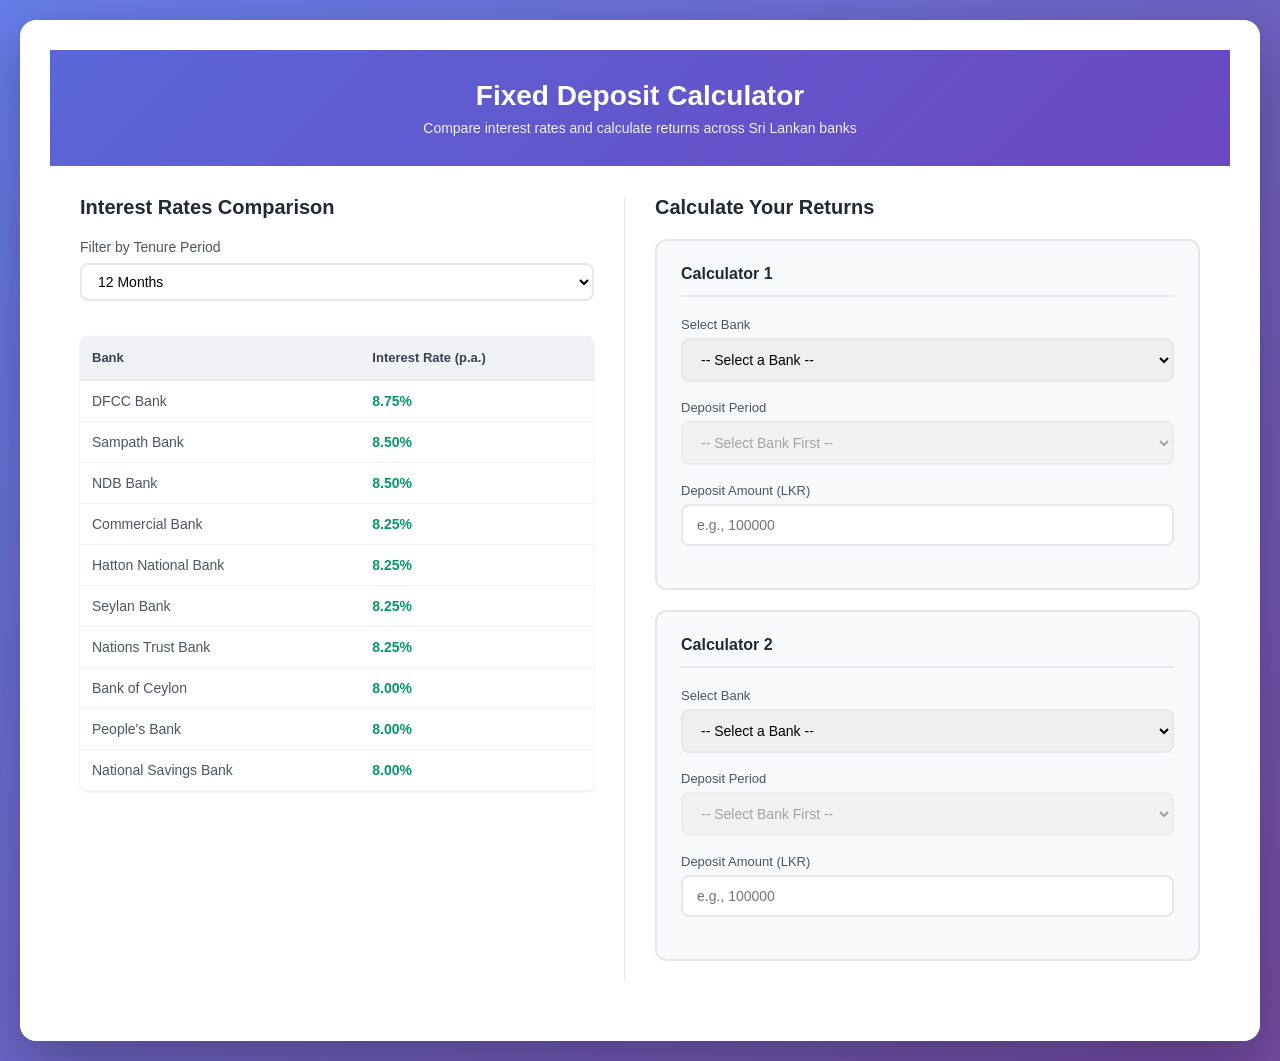
==== fd.html @ c4134f17 "Initial commit" ====
<!DOCTYPE html>
<html lang="en">
<head>
    <meta charset="UTF-8">
    <meta name="viewport" content="width=device-width, initial-scale=1.0">
    <title>FD Calculator</title>
    <link rel = "stylesheet" href = "style.css" />
    <link rel = "stylesheet" href = "fd.css" />

</head>
<body>
<div class="container">
        <div class="header">
            <h1>Fixed Deposit Calculator</h1>
            <p>Compare interest rates and calculate returns across Sri Lankan banks</p>
        </div>

        <div class="content">
            <!-- Left Section: Rates Table -->
            <div class="left-section">
                <div class="section-title">
                    Interest Rates Comparison
                </div>

                <div class="filter-group">
                    <label for="tenureFilter">Filter by Tenure Period</label>
                    <select id="tenureFilter">
                        <option value="12">12 Months</option>
                        <option value="6">6 Months</option>
                        <option value="24">24 Months</option>
                        <option value="36">36 Months</option>
                        <option value="48">48 Months</option>
                        <option value="60">60 Months</option>
                    </select>
                </div>

                <table class="rates-table" id="ratesTable">
                    <thead>
                        <tr>
                            <th>Bank</th>
                            <th>Interest Rate (p.a.)</th>
                        </tr>
                    </thead>
                    <tbody id="tableBody">
                        <!-- Populated by JavaScript -->
                    </tbody>
                </table>
            </div>

            <!-- Right Section: Calculators -->
            <div class="right-section">
                <div class="section-title">
                    Calculate Your Returns
                </div>

                <!-- Calculator 1 -->
                <div class="calculator-card">
                    <div class="card-header">Calculator 1</div>
                    
                    <div class="form-group">
                        <label for="bank1">Select Bank</label>
                        <select id="bank1">
                            <option value="">-- Select a Bank --</option>
                        </select>
                    </div>

                    <div class="form-group">
                        <label for="tenure1">Deposit Period</label>
                        <select id="tenure1" disabled>
                            <option value="">-- Select Bank First --</option>
                        </select>
                    </div>

                    <div class="form-group">
                        <label for="amount1">Deposit Amount (LKR)</label>
                        <input type="number" id="amount1" placeholder="e.g., 100000" min="0" step="1000">
                    </div>

                    <div id="results1" style="display: none;">
                        <div class="result-box">
                            <div class="result-label">Maturity Amount</div>
                            <div class="result-value" id="maturity1">LKR 0</div>
                            
                            <div class="result-details">
                                <div class="detail-item">
                                    <div class="result-label">Interest Rate</div>
                                    <div class="detail-value" id="rate1">0%</div>
                                </div>
                                <div class="detail-item">
                                    <div class="result-label">Interest Earned</div>
                                    <div class="detail-value" id="interest1">LKR 0</div>
                                </div>
                            </div>
                        </div>
                    </div>
                </div>

                <!-- Calculator 2 -->
                <div class="calculator-card">
                    <div class="card-header">Calculator 2</div>
                    
                    <div class="form-group">
                        <label for="bank2">Select Bank</label>
                        <select id="bank2">
                            <option value="">-- Select a Bank --</option>
                        </select>
                    </div>

                    <div class="form-group">
                        <label for="tenure2">Deposit Period</label>
                        <select id="tenure2" disabled>
                            <option value="">-- Select Bank First --</option>
                        </select>
                    </div>

                    <div class="form-group">
                        <label for="amount2">Deposit Amount (LKR)</label>
                        <input type="number" id="amount2" placeholder="e.g., 100000" min="0" step="1000">
                    </div>

                    <div id="results2" style="display: none;">
                        <div class="result-box">
                            <div class="result-label">Maturity Amount</div>
                            <div class="result-value" id="maturity2">LKR 0</div>
                            
                            <div class="result-details">
                                <div class="detail-item">
                                    <div class="result-label">Interest Rate</div>
                                    <div class="detail-value" id="rate2">0%</div>
                                </div>
                                <div class="detail-item">
                                    <div class="result-label">Interest Earned</div>
                                    <div class="detail-value" id="interest2">LKR 0</div>
                                </div>
                            </div>
                        </div>
                    </div>
                </div>
            </div>
        </div>
    </div>
    
    <script src = "js/fd.js"> </script>
</body>
</html>
---- style.css ----
:root{
  --bg-colour: floralwhite;
  --bg-colour2: #ffffff;
  --txtbg-color: #777;
  --text-color: black;
  --text-color2:#555;
  --text-color3: white;
  --tableh-color: #f0f2f5;
  --accent-color: #0052cc;
  --sectionbg: #f9f9f9;
}

body {
  font-family: Arial, sans-serif;
  background-color: var(--bg-colour);
  margin: 0;
  padding: 0;
}

.container {
  max-width: 1100px;
  margin: 40px auto;
  background: var(--bg-colour2);
  padding: 30px;
  border-radius: 8px;
}

h1 {
  margin-bottom: 5px;
}

.subtitle {
  color: var(--text-color2);
  margin-bottom: 20px;
}

table {
  width: 100%;
  border-collapse: collapse;
}

th, td {
  padding: 12px;
  text-align: left;
  border-bottom: 1px solid #ddd;
}

th {
  background-color: var(--tableh-color);
  font-weight: 600;
}

tr:hover {
  background-color: #f9fafb;
}

input[type="checkbox"] {
  transform: scale(1.2);
  cursor: pointer;
}

.note {
  margin-top: 15px;
  font-size: 0.9em;
  color: var(--txtbg-color);
}

.calculator {
  margin: 20px 0;
  display: flex;
  gap: 15px;
  align-items: center;
}

.calculator input {
  padding: 8px;
  width: 200px;
}

.calculator button {
  padding: 10px 18px;
  background-color: var(--accent-color);
  color: var(--text-color3);
  border: none;
  cursor: pointer;
  border-radius: 4px;
}

.calculator button:hover {
  background-color: var(--accent-color);
}

#comparisonTable {
  margin-top: 20px;
  width: 100%;
}

.best-option {
  background-color: #e6f4ea;
  font-weight: bold;
}

#tenureFilter {
  padding: 8px 12px;
  margin-bottom: 15px;
  font-size: 14px;
}

#loanTable,
#loanComparisonTable {
  margin-top: 20px;
  width: 100%;
}

.product-toggle {
  margin: 20px 0;
  display: flex;
  gap: 25px;
  font-weight: 500;
}

.explanation-box {
  margin-top: 16px;
  padding: 14px;
  border-left: 4px solid #1e88e5;
  background: var(--sectionbg);
  font-size: 0.95rem;
}

.explanation-box ul {
  margin: 8px 0 0 16px;
}

/* Documents section */

.documents-section {
  padding: 60px 20px;
  text-align: center;
}

.documents-section h2 {
  font-size: 2.2rem;
  margin-bottom: 10px;
  color: var(--accent-color);
}

.documents-subtext {
  font-size: 1rem;
  color: #555;
  margin-bottom: 40px;
}

.documents-grid {
  display: grid;
  grid-template-columns: repeat(auto-fit, minmax(240px, 1fr));
  gap: 30px;
  max-width: 1000px;
  margin: auto;
}

.documents-card {
  background: #f7f7f7;
  border-radius: 12px;
  box-shadow: 0 5px 10px rgba(0,0,0,0.05);
  transition: transform 0.3s ease;
}

.documents-card:hover {
  transform: translateY(-5px);
}

.documents-card img {
  width: 100%;
  height: 160px;
  object-fit: cover;
  border-radius: 8px;
  margin-bottom: 15px;
}

.documents-card h3 {
  margin: 10px 0;
  font-size: 1.1rem;
  color: var(--accent-color);
}

.documents-card p {
  font-size: 0.95rem;
  color: #444;
}
---- fd.css ----
* {
            margin: 0;
            padding: 0;
            box-sizing: border-box;
        }

        body {
            font-family: 'Segoe UI', Tahoma, Geneva, Verdana, sans-serif;
            background: linear-gradient(135deg, #667eea 0%, #764ba2 100%);
            padding: 20px;
            min-height: 100vh;
        }

        .container {
            max-width: 1400px;
            margin: 0 auto;
            background: white;
            border-radius: 16px;
            box-shadow: 0 20px 60px rgba(0,0,0,0.3);
            overflow: hidden;
        }

        .header {
            background: linear-gradient(135deg, #5a67d8 0%, #6b46c1 100%);
            color: white;
            padding: 30px;
            text-align: center;
        }

        .header h1 {
            font-size: 28px;
            margin-bottom: 8px;
        }

        .header p {
            font-size: 14px;
            opacity: 0.9;
        }

        .content {
            display: grid;
            grid-template-columns: 1fr 1fr;
            gap: 30px;
            padding: 30px;
        }

        .left-section {
            border-right: 1px solid #e5e7eb;
            padding-right: 30px;
        }

        .section-title {
            font-size: 20px;
            font-weight: 600;
            color: #1f2937;
            margin-bottom: 20px;
            display: flex;
            align-items: center;
            justify-content: space-between;
        }

        .filter-group {
            margin-bottom: 20px;
        }

        .filter-group label {
            display: block;
            font-size: 14px;
            font-weight: 500;
            color: #4b5563;
            margin-bottom: 8px;
        }

        .filter-group select {
            width: 100%;
            padding: 10px 14px;
            border: 2px solid #e5e7eb;
            border-radius: 8px;
            font-size: 14px;
            background: white;
            cursor: pointer;
            transition: all 0.3s;
        }

        .filter-group select:focus {
            outline: none;
            border-color: #5a67d8;
        }

        .rates-table {
            width: 100%;
            border-collapse: collapse;
            margin-top: 15px;
            background: white;
            border-radius: 8px;
            overflow: hidden;
            box-shadow: 0 1px 3px rgba(0,0,0,0.1);
        }

        .rates-table thead {
            background: #f9fafb;
        }

        .rates-table th {
            padding: 14px 12px;
            text-align: left;
            font-size: 13px;
            font-weight: 600;
            color: #374151;
            border-bottom: 2px solid #e5e7eb;
        }

        .rates-table td {
            padding: 12px;
            font-size: 14px;
            color: #4b5563;
            border-bottom: 1px solid #f3f4f6;
        }

        .rates-table tbody tr:hover {
            background: #f9fafb;
        }

        .rate-highlight {
            font-weight: 600;
            color: #059669;
        }

        .calculator-card {
            background: #f9fafb;
            border-radius: 12px;
            padding: 24px;
            margin-bottom: 20px;
            border: 2px solid #e5e7eb;
            transition: all 0.3s;
        }

        .calculator-card:hover {
            border-color: #5a67d8;
            box-shadow: 0 4px 12px rgba(90, 103, 216, 0.15);
        }

        .card-header {
            font-size: 16px;
            font-weight: 600;
            color: #1f2937;
            margin-bottom: 20px;
            padding-bottom: 12px;
            border-bottom: 2px solid #e5e7eb;
        }

        .form-group {
            margin-bottom: 18px;
        }

        .form-group label {
            display: block;
            font-size: 13px;
            font-weight: 500;
            color: #4b5563;
            margin-bottom: 6px;
        }

        .form-group select,
        .form-group input {
            width: 100%;
            padding: 11px 14px;
            border: 2px solid #e5e7eb;
            border-radius: 8px;
            font-size: 14px;
            transition: all 0.3s;
        }

        .form-group select:focus,
        .form-group input:focus {
            outline: none;
            border-color: #5a67d8;
        }

        .form-group input[type="number"] {
            font-weight: 500;
        }

        .result-box {
            background: linear-gradient(135deg, #5a67d8 0%, #6b46c1 100%);
            color: white;
            padding: 20px;
            border-radius: 10px;
            margin-top: 20px;
        }

        .result-label {
            font-size: 13px;
            opacity: 0.9;
            margin-bottom: 6px;
        }

        .result-value {
            font-size: 26px;
            font-weight: 700;
            margin-bottom: 12px;
        }

        .result-details {
            display: grid;
            grid-template-columns: 1fr 1fr;
            gap: 12px;
            margin-top: 15px;
            padding-top: 15px;
            border-top: 1px solid rgba(255,255,255,0.2);
        }

        .detail-item {
            font-size: 13px;
        }

        .detail-value {
            font-weight: 600;
            font-size: 15px;
        }

        .no-data {
            text-align: center;
            padding: 40px 20px;
            color: #9ca3af;
            font-size: 14px;
        }

        @media (max-width: 968px) {
            .content {
                grid-template-columns: 1fr;
            }

            .left-section {
                border-right: none;
                border-bottom: 1px solid #e5e7eb;
                padding-right: 0;
                padding-bottom: 30px;
            }
        }
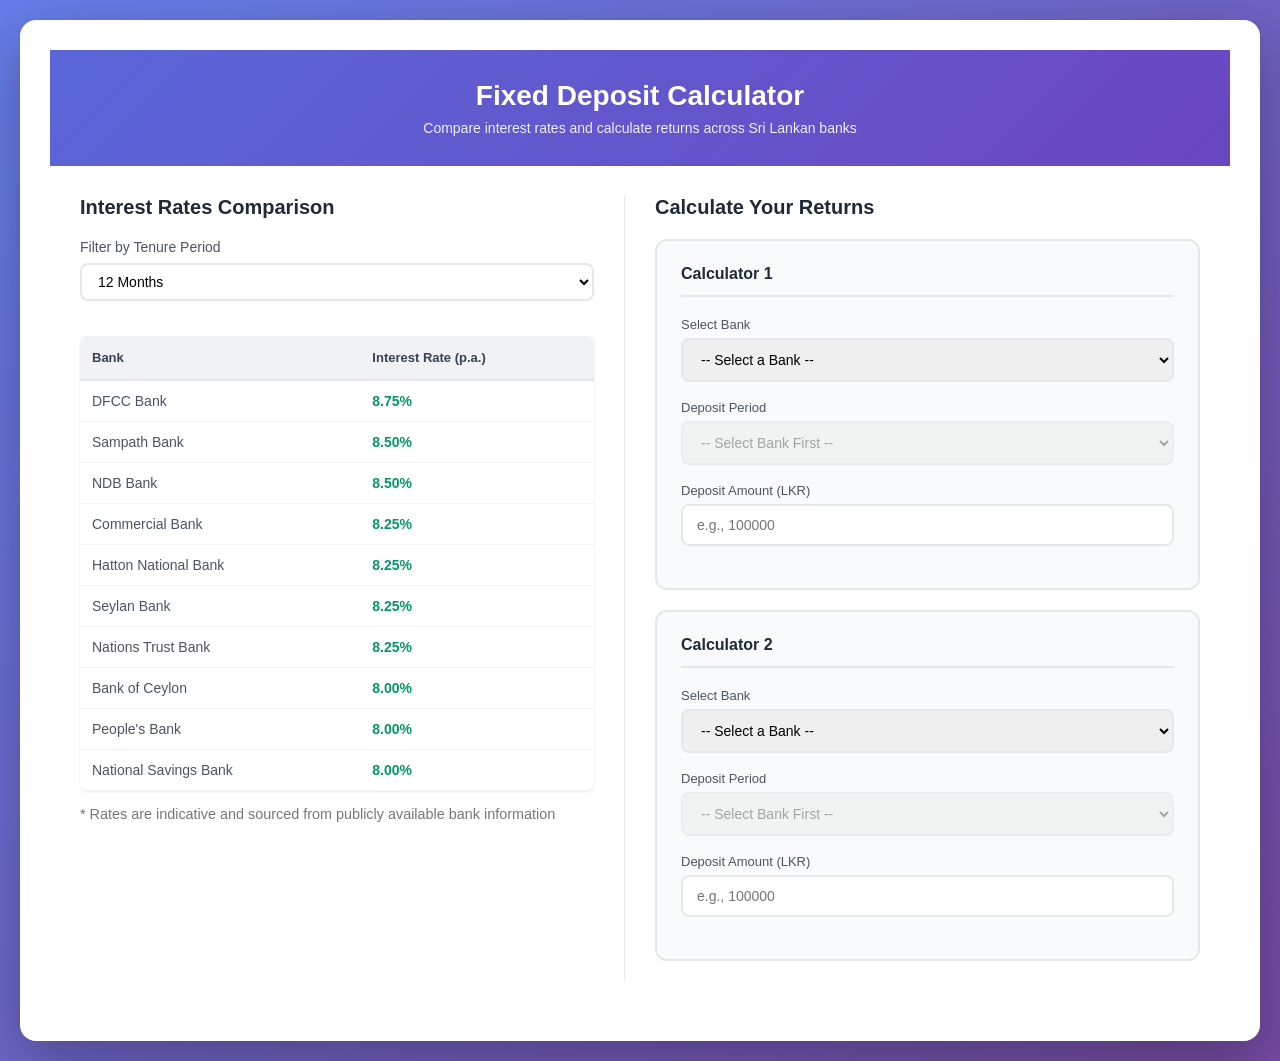
==== commit 5864e95c: "Initial commit" ====
--- a/fd.html
+++ b/fd.html
@@ -45,6 +45,7 @@
                         <!-- Populated by JavaScript -->
                     </tbody>
                 </table>
+                <p class = note> * Rates are indicative and sourced from publicly available bank information  </p>
             </div>
 
             <!-- Right Section: Calculators -->
--- a/fd.css
+++ b/fd.css
@@ -226,6 +226,12 @@
             font-size: 14px;
         }
 
+        .note {
+  margin-top: 15px;
+  font-size: 0.9em;
+  color: var(--txtbg-color);
+}
+
         @media (max-width: 968px) {
             .content {
                 grid-template-columns: 1fr;
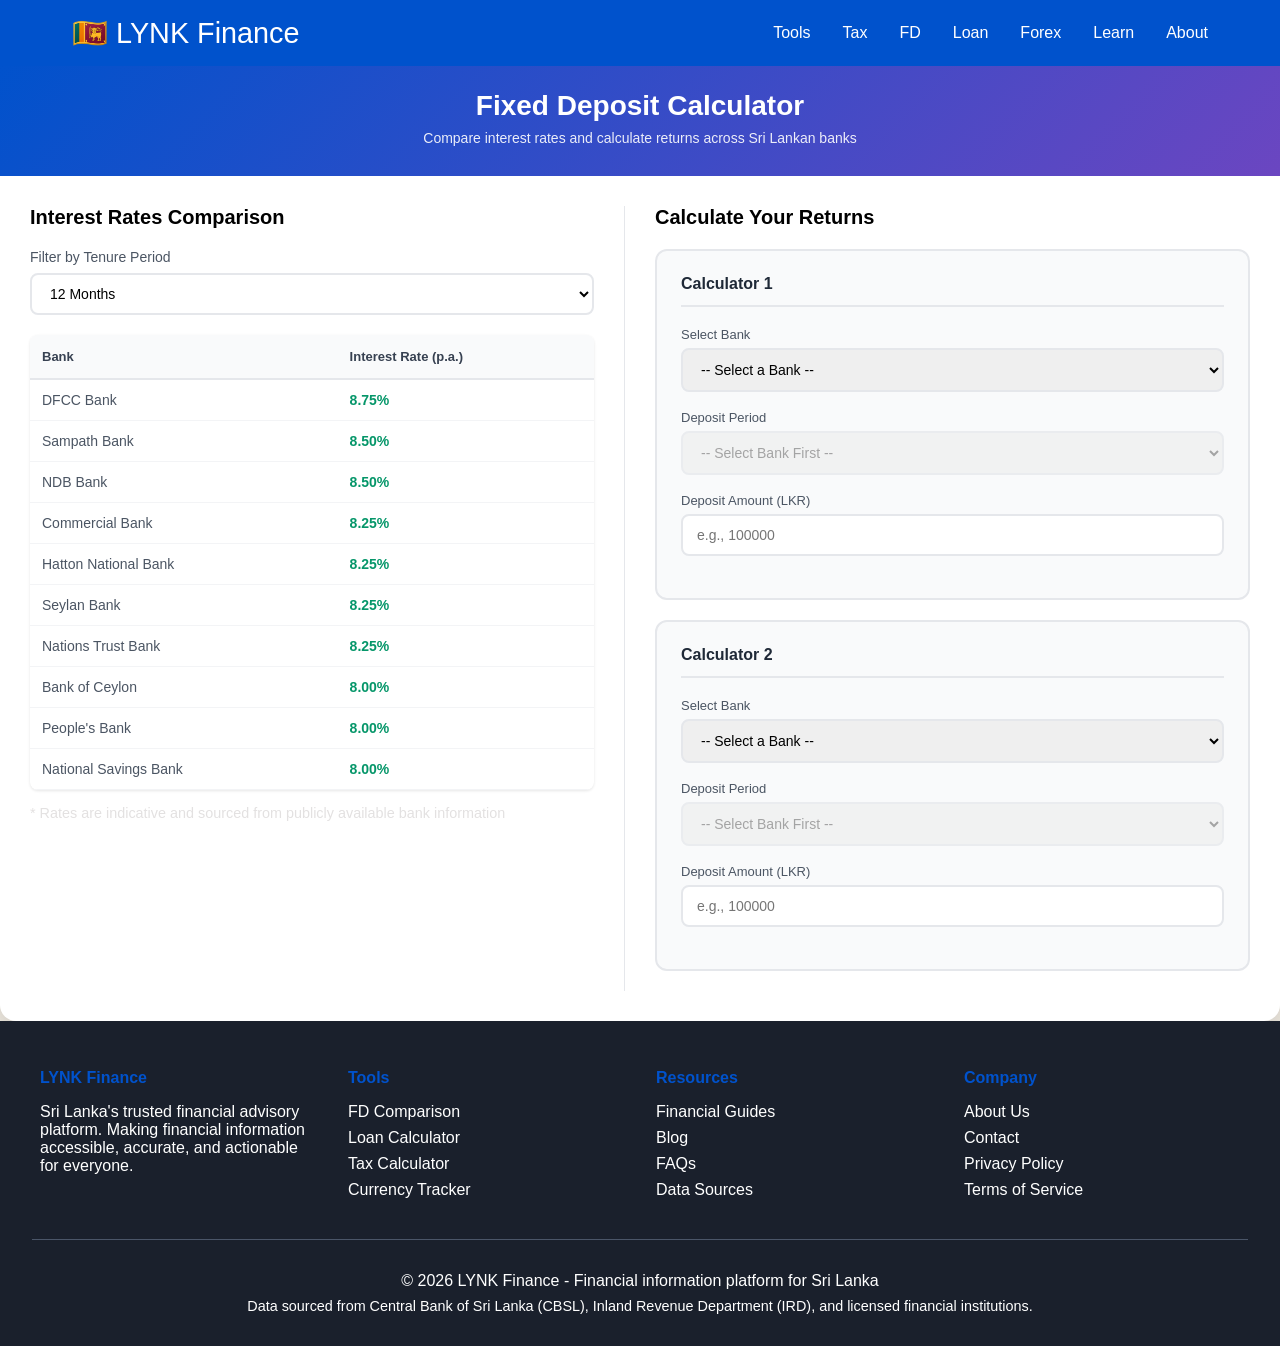
==== commit 5e773fe0: "updates" ====
--- a/fd.html
+++ b/fd.html
@@ -4,11 +4,32 @@
     <meta charset="UTF-8">
     <meta name="viewport" content="width=device-width, initial-scale=1.0">
     <title>FD Calculator</title>
+    <link rel = "stylesheet" href = "css/base.css" />
+    <link rel = "stylesheet" href = "css/layout.css" />
     <link rel = "stylesheet" href = "style.css" />
+    <link rel = "stylesheet" href = "css/responsive.css" />
+    <link rel = "stylesheet" href = "https://unpkg.com/aos@2.3.4/dist/aos.css" />
     <link rel = "stylesheet" href = "fd.css" />
 
 </head>
 <body>
+  <header>
+        <nav class = "nav">
+            <div class = "logo"> <a href = "index.html" class = "logo"> 🇱🇰 LYNK Finance
+            </a> 
+        </div>
+            <ul class = "nav-links">
+                <li><a href = "#features">Tools</a></li>
+                <li><a href = "tax.html">Tax </a></li>
+                <li><a href = "fd.html">FD </a></li>
+                <li><a href = "loan.html">Loan </a></li>
+                <li><a href = "forex.html">Forex </a></li>
+                <li><a href = "learn.html">Learn </a></li>
+                <li><a href = "#about">About</a></li>
+            </ul>
+        </nav>
+    </header>
+
 <div class="container">
         <div class="header">
             <h1>Fixed Deposit Calculator</h1>
@@ -140,7 +161,50 @@
             </div>
         </div>
     </div>
+
+    <footer class = "footer" id = "about">
+        <div class = "footer-content">
+            <div class = "footer-section">
+                <h4>LYNK Finance</h4>
+                <p>Sri Lanka's trusted financial advisory platform. Making financial information accessible, accurate, and actionable for everyone.</p>
+            </div>
+            <div class = "footer-section">
+                <h4>Tools</h4>
+                <ul>
+                    <li><a href = "fd.html">FD Comparison</a></li>
+                    <li><a href = "loan.html">Loan Calculator</a></li>
+                    <li><a href = "tax.html">Tax Calculator</a></li>
+                    <li><a href = "forex.html">Currency Tracker</a></li>
+                </ul>
+            </div>
+            <div class = "footer-section">
+                <h4>Resources</h4>
+                <ul>
+                    <li><a href = "learn.html">Financial Guides</a></li>
+                    <li><a href = "#">Blog</a></li>
+                    <li><a href = "#">FAQs</a></li>
+                    <li><a href = "#">Data Sources</a></li>
+                </ul>
+            </div>
+            <div class = "footer-section">
+                <h4>Company</h4>
+                <ul>
+                    <li><a href = "#">About Us</a></li>
+                    <li><a href = "#">Contact</a></li>
+                    <li><a href = "#">Privacy Policy</a></li>
+                    <li><a href = "#">Terms of Service</a></li>
+                </ul>
+            </div>
+        </div>
+        <div class = "footer-bottom">
+            <p>&copy; 2026 LYNK Finance - Financial information platform for Sri Lanka</p>
+            <p style = "margin-top: 0.5rem; font-size: 0.9rem;">Data sourced from Central Bank of Sri Lanka (CBSL), Inland Revenue Department (IRD), and licensed financial institutions.</p>
+        </div>
+    </footer>
+
+    <script src = "js/fd.js"> </script>
+    <script src = "https://cdn.jsdelivr.net/npm/aos@2.3.4/dist/aos.js"></script>
+    <script src = "js/animation.js"></script>
     
-    <script src = "js/fd.js"> </script>
 </body>
 </html>
--- a/css/base.css
+++ b/css/base.css
@@ -0,0 +1,27 @@
+*{
+    margin: 0;
+    padding: 0;
+    box-sizing: border-box;
+}
+
+:root{
+  --primary-color: #0052cc;
+  --text-color: white;
+  --text-color2: black;
+  --text-color3: #64748b;
+  --bg-colour: floralwhite;
+  --bg-colour2: #ffffff;
+  --txtbg-color: #e3e1e1;
+
+
+  --tableh-color: #f0f2f5;
+  --accent-color: #0052cc;
+  --sectionbg: #f9f9f9;
+}
+
+body {
+  font-family: 'Trebuchet MS', sans-serif;
+  background-color: var(--bg-colour);
+  margin: 0;
+  padding: 0;
+}
--- a/css/layout.css
+++ b/css/layout.css
@@ -0,0 +1,111 @@
+header {
+    /*background: linear-gradient(135deg, #1e3a8a 0%, #3730a3 100%);*/
+    background: var(--primary-color);
+    color: var(--text-color);
+    padding: 1rem 0;
+    position: fixed;
+    width: 100%;
+    top: 0;
+    z-index: 1000;
+    transition: background-color 0.3s ease, box-shadow 0.3s ease;
+}
+
+header.scrolled {
+    background-color: #ffffff;
+    box-shadow: 0 2px 5px rgba(0,0,0,0.1);
+}
+
+header.scrolled {
+  padding: 10px 20px;
+  border: 2px solid ;
+  border-radius: 4px;
+  transition: 0.3s;
+}
+
+header.scrolled a{
+  color: var(--primary-color);
+}
+
+.nav {
+    max-width: 1200px;
+    margin: 0 auto;
+    display: flex;
+    justify-content: space-between;
+    align-items: center;
+    padding: 0 2rem;
+}        
+
+.logo {
+    font-size: 1.8rem;
+    font-weight: 700;
+    display: flex;
+    align-items: center;
+    gap: 0.5rem;
+}
+
+.nav-links {
+    display: flex;
+    gap: 2rem;
+    list-style: none;
+}
+
+.logo a {
+    color: var(--text-color);
+    text-decoration: none;
+    font-weight: 500;
+}
+.nav-links a {
+    color: var(--text-color);
+    text-decoration: none;
+    font-weight: 500;
+    transition: opacity 0.3s;
+}
+
+.nav-links a:hover {
+    opacity: 0.8;
+}
+
+.footer {
+    background: #1a202c;
+    color: var(--text-color);
+    padding: 3rem 2rem 2rem;
+}
+
+.footer-content {
+    max-width: 1200px;
+    margin: 0 auto;
+    display: grid;
+    grid-template-columns: repeat(auto-fit, minmax(250px, 1fr));
+    gap: 2rem;
+    margin-bottom: 2rem;
+}
+
+.footer-section h4 {
+    margin-bottom: 1rem;
+    color: var(--primary-color);
+}
+
+.footer-section ul {
+    list-style: none;
+}
+
+.footer-section ul li {
+    margin-bottom: 0.5rem;
+}
+
+.footer-section a {
+    color: var(--text-color);
+    text-decoration: none;
+    transition: color 0.3s;
+}
+
+.footer-section a:hover {
+    color: var(--text-color3);
+}
+
+.footer-bottom {
+    text-align: center;
+    padding-top: 2rem;
+    border-top: 1px solid #4a5568;
+    color: var(--text-color);
+}
--- a/style.css
+++ b/style.css
@@ -1,189 +1,349 @@
-:root{
-  --bg-colour: floralwhite;
-  --bg-colour2: #ffffff;
-  --txtbg-color: #777;
-  --text-color: black;
-  --text-color2:#555;
-  --text-color3: white;
-  --tableh-color: #f0f2f5;
-  --accent-color: #0052cc;
-  --sectionbg: #f9f9f9;
-}
-
-body {
-  font-family: Arial, sans-serif;
-  background-color: var(--bg-colour);
-  margin: 0;
-  padding: 0;
-}
-
-.container {
-  max-width: 1100px;
-  margin: 40px auto;
-  background: var(--bg-colour2);
-  padding: 30px;
-  border-radius: 8px;
-}
-
-h1 {
-  margin-bottom: 5px;
-}
-
-.subtitle {
-  color: var(--text-color2);
-  margin-bottom: 20px;
-}
-
-table {
-  width: 100%;
-  border-collapse: collapse;
-}
-
-th, td {
-  padding: 12px;
-  text-align: left;
-  border-bottom: 1px solid #ddd;
-}
-
-th {
-  background-color: var(--tableh-color);
-  font-weight: 600;
-}
-
-tr:hover {
-  background-color: #f9fafb;
-}
-
-input[type="checkbox"] {
-  transform: scale(1.2);
-  cursor: pointer;
-}
-
-.note {
-  margin-top: 15px;
-  font-size: 0.9em;
-  color: var(--txtbg-color);
-}
-
-.calculator {
-  margin: 20px 0;
-  display: flex;
-  gap: 15px;
-  align-items: center;
-}
-
-.calculator input {
-  padding: 8px;
-  width: 200px;
-}
-
-.calculator button {
-  padding: 10px 18px;
-  background-color: var(--accent-color);
-  color: var(--text-color3);
-  border: none;
-  cursor: pointer;
-  border-radius: 4px;
-}
-
-.calculator button:hover {
-  background-color: var(--accent-color);
-}
-
-#comparisonTable {
-  margin-top: 20px;
-  width: 100%;
-}
-
-.best-option {
-  background-color: #e6f4ea;
-  font-weight: bold;
-}
-
-#tenureFilter {
-  padding: 8px 12px;
-  margin-bottom: 15px;
-  font-size: 14px;
-}
-
-#loanTable,
-#loanComparisonTable {
-  margin-top: 20px;
-  width: 100%;
-}
-
-.product-toggle {
-  margin: 20px 0;
-  display: flex;
-  gap: 25px;
-  font-weight: 500;
-}
-
-.explanation-box {
-  margin-top: 16px;
-  padding: 14px;
-  border-left: 4px solid #1e88e5;
-  background: var(--sectionbg);
-  font-size: 0.95rem;
-}
-
-.explanation-box ul {
-  margin: 8px 0 0 16px;
-}
-
-/* Documents section */
-
-.documents-section {
-  padding: 60px 20px;
-  text-align: center;
-}
-
-.documents-section h2 {
-  font-size: 2.2rem;
-  margin-bottom: 10px;
-  color: var(--accent-color);
-}
-
-.documents-subtext {
-  font-size: 1rem;
-  color: #555;
-  margin-bottom: 40px;
-}
-
-.documents-grid {
-  display: grid;
-  grid-template-columns: repeat(auto-fit, minmax(240px, 1fr));
-  gap: 30px;
-  max-width: 1000px;
-  margin: auto;
-}
-
-.documents-card {
-  background: #f7f7f7;
-  border-radius: 12px;
-  box-shadow: 0 5px 10px rgba(0,0,0,0.05);
-  transition: transform 0.3s ease;
-}
-
-.documents-card:hover {
-  transform: translateY(-5px);
-}
-
-.documents-card img {
-  width: 100%;
-  height: 160px;
-  object-fit: cover;
-  border-radius: 8px;
-  margin-bottom: 15px;
-}
-
-.documents-card h3 {
-  margin: 10px 0;
-  font-size: 1.1rem;
-  color: var(--accent-color);
-}
-
-.documents-card p {
-  font-size: 0.95rem;
-  color: #444;
-}
+.hero {
+    background-color: var(--primary-color);
+    /*background: linear-gradient(135deg, #1e3a8a 0%, #3730a3 100%);*/
+    color: white;
+    padding: 150px 2rem 120px;
+    
+    position: relative;
+    overflow: hidden;
+}
+
+.hero::after {
+   content: "";
+   position: absolute;
+   inset: 0;
+   background: linear-gradient(to left, rgba(0, 0, 0, 0.916), rgba(0, 0, 0, 0.432))
+}
+
+.hero-content {
+    max-width: 1200px;
+    margin: 0 auto;
+    position: relative;
+    z-index: 1;
+}
+
+.hero h1 {
+    font-size: 3.5rem;
+    margin-bottom: 1.5rem;
+    font-weight: 700;
+    line-height: 1.2;
+}
+
+.hero-subtitle {
+    font-size: 1.5rem;
+    margin-bottom: 1rem;
+    opacity: 0.95;
+    font-weight: 500;
+}
+
+.hero p {
+    font-size: 1.2rem;
+    margin-bottom: 2.5rem;
+    opacity: 0.9;
+    max-width: 700px;
+}
+
+.cta-buttons {
+    display: flex;
+    gap: 1rem;
+    flex-wrap: wrap;
+}
+
+.cta-button {
+    background: var(--bg-colour);
+    color: var(--primary-color);
+    padding: 1rem 2.5rem;
+    border: none;
+    border-radius: 50px;
+    font-size: 1.1rem;
+    font-weight: 600;
+    cursor: pointer;
+    transition: transform 0.3s, box-shadow 0.3s;
+    text-decoration: none;
+    display: inline-block;
+}
+
+.cta-button a {
+    color: var(--text-color2);
+    text-decoration: none;
+}
+
+.cta-button:hover {
+    transform: translateY(-2px);
+    box-shadow: 0 10px 25px rgba(0,0,0,0.2);
+}
+
+.cta-button-secondary {
+    background: transparent;
+    color: var(--bg-colour);
+    border: 2px solid var(--bg-colour);
+}
+
+.cta-button-secondary a {
+    color: var(--text-color);
+    text-decoration: none;
+}
+
+.cta-button-secondary:hover {
+    background: rgba(255,255,255,0.1);
+}
+
+.stats-section {
+    background: var(--bg-colour);
+    padding: 60px 2rem;
+    border-bottom: 1px solid #e2e8f0;
+}
+
+.stats-container {
+    max-width: 1200px;
+    margin: 0 auto;
+    display: grid;
+    grid-template-columns: repeat(auto-fit, minmax(200px, 1fr));
+    gap: 3rem;
+    text-align: center;
+}
+
+.stat-item h3 {
+    font-size: 3rem;
+    color: var(--primary-color);
+    margin-bottom: 0.5rem;
+}
+
+.stat-item p {
+    color: var(--text-color3);
+    font-size: 1.1rem;
+}
+
+.problem-section {
+    max-width: 1200px;
+    margin: 80px auto;
+    padding: 0 2rem;
+}
+
+.section-title {
+    font-size: 2.5rem;
+    margin-bottom: 1rem;
+    color: var(--text-color2);
+    text-align: center;
+}
+
+.section-subtitle {
+    text-align: center;
+    color: var(--text-color3);
+    font-size: 1.2rem;
+    margin-bottom: 3rem;
+    max-width: 700px;
+    margin-left: auto;
+    margin-right: auto;
+}
+
+.problem-grid {
+    display: grid;
+    grid-template-columns: repeat(auto-fit, minmax(280px, 1fr));
+    gap: 2rem;
+    margin-top: 2rem;
+}
+
+.problem-card {
+    background: #fef2f2;
+    padding: 2rem;
+    border-radius: 12px;
+    border-left: 4px solid #dc2626;
+}
+
+.problem-card h4 {
+    color: #dc2626;
+    margin-bottom: 0.8rem;
+    font-size: 1.2rem;
+}
+
+.problem-card p {
+    color: var(--text-color3);
+    line-height: 1.8;
+}
+
+.features {
+    background: var(--bg-colour);
+    padding: 80px 2rem;
+}
+
+.features-container {
+    max-width: 1200px;
+    margin: 0 auto;
+}
+
+.features-grid {
+    display: grid;
+    grid-template-columns: repeat(auto-fit, minmax(320px, 1fr));
+    gap: 2rem;
+    margin-top: 3rem;
+}
+
+.feature-card {
+    background: var(--bg-colour2);
+    padding: 2.5rem;
+    border-radius: 15px;
+    box-shadow: 0 5px 20px rgba(0,0,0,0.08);
+    transition: transform 0.3s, box-shadow 0.3s;
+    border-top: 4px solid var(--primary-color);
+}
+
+.feature-card:hover {
+    transform: translateY(-5px);
+    box-shadow: 0 10px 30px rgba(0,0,0,0.15);
+}
+
+.feature-header {
+    display: flex;
+    align-items: center;
+    gap: 1rem;
+    margin-bottom: 1.5rem;
+}
+
+.feature-icon {
+    font-size: 2.5rem;
+}
+
+.feature-card h3 {
+    font-size: 1.5rem;
+    color: var(--text-color2);
+    margin: 0;
+}
+
+.feature-card p {
+    color: var(--text-color3);
+    line-height: 1.8;
+    margin-bottom: 1rem;
+}
+
+.feature-list {
+    list-style: none;
+    margin-top: 1rem;
+}
+
+.feature-list li {
+    color: var(--text-color3);
+    padding: 0.5rem 0;
+    padding-left: 1.5rem;
+    position: relative;
+}
+
+.feature-list li::before {
+    content: '✓';
+    position: absolute;
+    left: 0;
+    color: #22c55e;
+    font-weight: bold;
+}
+
+.roadmap {
+    max-width: 1200px;
+    margin: 80px auto;
+    padding: 0 2rem;
+}
+
+.phase-grid {
+    display: grid;
+    gap: 2rem;
+    margin-top: 3rem;
+}
+
+.phase-card {
+    background: var(--bg-colour2);
+    padding: 2.5rem;
+    border-radius: 15px;
+    box-shadow: 0 5px 20px rgba(0,0,0,0.08);
+    border-left: 6px solid var(--primary-color);
+}
+
+.phase-header {
+    display: flex;
+    justify-content: space-between;
+    align-items: start;
+    margin-bottom: 1.5rem;
+}
+
+.phase-title {
+    font-size: 1.8rem;
+    color: var(--text-color2);
+    margin-bottom: 0.5rem;
+}
+
+.phase-badge {
+    background: linear-gradient(135deg, #1e3a8a 0%, #3730a3 100%);
+    color: var(--bg-colour2);
+    padding: 0.5rem 1rem;
+    border-radius: 20px;
+    font-size: 0.9rem;
+    font-weight: 600;
+}
+
+.phase-description {
+    color: var(--text-color3);
+    margin-bottom: 1.5rem;
+    font-size: 1.1rem;
+}
+
+.phase-features {
+    display: grid;
+    grid-template-columns: repeat(auto-fit, minmax(250px, 1fr));
+    gap: 1rem;
+}
+
+.phase-feature-item {
+    background: var(--txtbg-color);
+    padding: 1rem;
+    border-radius: 8px;
+    color: #475569;
+    font-size: 0.95rem;
+}
+
+.value-props {
+    background: linear-gradient(135deg, #f0f9ff 0%, #e0f2fe 100%);
+    padding: 80px 2rem;
+}
+
+.value-props-container {
+    max-width: 1200px;
+    margin: 0 auto;
+}
+
+.value-grid {
+    display: grid;
+    grid-template-columns: repeat(auto-fit, minmax(300px, 1fr));
+    gap: 2rem;
+    margin-top: 3rem;
+}
+
+.value-card {
+    background: var(--bg-colour2);
+    padding: 2rem;
+    border-radius: 12px;
+    box-shadow: 0 3px 15px rgba(0,0,0,0.08);
+}
+
+.value-card h3 {
+    color: var(--primary-color);
+    margin-bottom: 1rem;
+    font-size: 1.4rem;
+}
+
+.cta-section {
+    background: linear-gradient(135deg, #1e3a8a 0%, #3730a3 100%);
+    color: var(--bg-colour);
+    padding: 100px 2rem;
+    text-align: center;
+}
+
+.cta-section h2 {
+    font-size: 2.8rem;
+    margin-bottom: 1rem;
+}
+
+.cta-section p {
+    font-size: 1.3rem;
+    margin-bottom: 2.5rem;
+    opacity: 0.95;
+}
+
+
--- a/css/responsive.css
+++ b/css/responsive.css
@@ -0,0 +1,29 @@
+@media (max-width: 768px) {
+    .hero h1 {
+        font-size: 2.2rem;
+    }
+    
+    .hero-subtitle {
+        font-size: 1.2rem;
+    }
+    
+    .nav-links {
+        gap: 1rem;
+        font-size: 0.9rem;
+    }
+
+    .cta-buttons {
+        flex-direction: column;
+    }
+
+    .cta-button {
+        width: 100%;
+        text-align: center;
+    }
+}
+
+@media (max-width: 1024px) {
+    .main-content {
+        grid-template-columns: 1fr;
+    }
+}
--- a/fd.css
+++ b/fd.css
@@ -1,246 +1,249 @@
-* {
-            margin: 0;
-            padding: 0;
-            box-sizing: border-box;
-        }
-
-        body {
-            font-family: 'Segoe UI', Tahoma, Geneva, Verdana, sans-serif;
-            background: linear-gradient(135deg, #667eea 0%, #764ba2 100%);
-            padding: 20px;
-            min-height: 100vh;
-        }
-
-        .container {
-            max-width: 1400px;
-            margin: 0 auto;
-            background: white;
-            border-radius: 16px;
-            box-shadow: 0 20px 60px rgba(0,0,0,0.3);
-            overflow: hidden;
-        }
-
-        .header {
-            background: linear-gradient(135deg, #5a67d8 0%, #6b46c1 100%);
-            color: white;
-            padding: 30px;
-            text-align: center;
-        }
-
-        .header h1 {
-            font-size: 28px;
-            margin-bottom: 8px;
-        }
-
-        .header p {
-            font-size: 14px;
-            opacity: 0.9;
-        }
-
-        .content {
-            display: grid;
-            grid-template-columns: 1fr 1fr;
-            gap: 30px;
-            padding: 30px;
-        }
-
-        .left-section {
-            border-right: 1px solid #e5e7eb;
-            padding-right: 30px;
-        }
-
-        .section-title {
-            font-size: 20px;
-            font-weight: 600;
-            color: #1f2937;
-            margin-bottom: 20px;
-            display: flex;
-            align-items: center;
-            justify-content: space-between;
-        }
-
-        .filter-group {
-            margin-bottom: 20px;
-        }
-
-        .filter-group label {
-            display: block;
-            font-size: 14px;
-            font-weight: 500;
-            color: #4b5563;
-            margin-bottom: 8px;
-        }
-
-        .filter-group select {
-            width: 100%;
-            padding: 10px 14px;
-            border: 2px solid #e5e7eb;
-            border-radius: 8px;
-            font-size: 14px;
-            background: white;
-            cursor: pointer;
-            transition: all 0.3s;
-        }
-
-        .filter-group select:focus {
-            outline: none;
-            border-color: #5a67d8;
-        }
-
-        .rates-table {
-            width: 100%;
-            border-collapse: collapse;
-            margin-top: 15px;
-            background: white;
-            border-radius: 8px;
-            overflow: hidden;
-            box-shadow: 0 1px 3px rgba(0,0,0,0.1);
-        }
-
-        .rates-table thead {
-            background: #f9fafb;
-        }
-
-        .rates-table th {
-            padding: 14px 12px;
-            text-align: left;
-            font-size: 13px;
-            font-weight: 600;
-            color: #374151;
-            border-bottom: 2px solid #e5e7eb;
-        }
-
-        .rates-table td {
-            padding: 12px;
-            font-size: 14px;
-            color: #4b5563;
-            border-bottom: 1px solid #f3f4f6;
-        }
-
-        .rates-table tbody tr:hover {
-            background: #f9fafb;
-        }
-
-        .rate-highlight {
-            font-weight: 600;
-            color: #059669;
-        }
-
-        .calculator-card {
-            background: #f9fafb;
-            border-radius: 12px;
-            padding: 24px;
-            margin-bottom: 20px;
-            border: 2px solid #e5e7eb;
-            transition: all 0.3s;
-        }
-
-        .calculator-card:hover {
-            border-color: #5a67d8;
-            box-shadow: 0 4px 12px rgba(90, 103, 216, 0.15);
-        }
-
-        .card-header {
-            font-size: 16px;
-            font-weight: 600;
-            color: #1f2937;
-            margin-bottom: 20px;
-            padding-bottom: 12px;
-            border-bottom: 2px solid #e5e7eb;
-        }
-
-        .form-group {
-            margin-bottom: 18px;
-        }
-
-        .form-group label {
-            display: block;
-            font-size: 13px;
-            font-weight: 500;
-            color: #4b5563;
-            margin-bottom: 6px;
-        }
-
-        .form-group select,
-        .form-group input {
-            width: 100%;
-            padding: 11px 14px;
-            border: 2px solid #e5e7eb;
-            border-radius: 8px;
-            font-size: 14px;
-            transition: all 0.3s;
-        }
-
-        .form-group select:focus,
-        .form-group input:focus {
-            outline: none;
-            border-color: #5a67d8;
-        }
-
-        .form-group input[type="number"] {
-            font-weight: 500;
-        }
-
-        .result-box {
-            background: linear-gradient(135deg, #5a67d8 0%, #6b46c1 100%);
-            color: white;
-            padding: 20px;
-            border-radius: 10px;
-            margin-top: 20px;
-        }
-
-        .result-label {
-            font-size: 13px;
-            opacity: 0.9;
-            margin-bottom: 6px;
-        }
-
-        .result-value {
-            font-size: 26px;
-            font-weight: 700;
-            margin-bottom: 12px;
-        }
-
-        .result-details {
-            display: grid;
-            grid-template-columns: 1fr 1fr;
-            gap: 12px;
-            margin-top: 15px;
-            padding-top: 15px;
-            border-top: 1px solid rgba(255,255,255,0.2);
-        }
-
-        .detail-item {
-            font-size: 13px;
-        }
-
-        .detail-value {
-            font-weight: 600;
-            font-size: 15px;
-        }
-
-        .no-data {
-            text-align: center;
-            padding: 40px 20px;
-            color: #9ca3af;
-            font-size: 14px;
-        }
-
-        .note {
-  margin-top: 15px;
-  font-size: 0.9em;
-  color: var(--txtbg-color);
-}
-
-        @media (max-width: 968px) {
-            .content {
-                grid-template-columns: 1fr;
-            }
-
-            .left-section {
-                border-right: none;
-                border-bottom: 1px solid #e5e7eb;
-                padding-right: 0;
-                padding-bottom: 30px;
-            }
-        }+:root{
+  --primary-color: #0052cc;
+  --text-color: white;
+  --text-color2: black;
+  --text-color3: #64748b;
+  --bg-colour: floralwhite;
+  --bg-colour2: #ffffff;
+  --txtbg-color: #e3e1e1;
+
+
+  --tableh-color: #f0f2f5;
+  --accent-color: #0052cc;
+  --sectionbg: #f9f9f9;
+}
+
+.container {
+    max-width: 1400px;
+    margin: 0 auto;
+    background: var(--bg-colour2);
+    border-radius: 16px;
+    box-shadow: 0 20px 60px rgba(0,0,0,0.3);
+    overflow: hidden;
+    padding-top: 60px;
+}
+
+.header {
+    background: linear-gradient(135deg, var(--primary-color) 0%, #6b46c1 100%);
+    color: var(--bg-colour2);
+    padding: 30px;
+    text-align: center;
+}
+
+.header h1 {
+    font-size: 28px;
+    margin-bottom: 8px;
+}
+
+.header p {
+    font-size: 14px;
+    opacity: 0.9;
+}
+
+.content {
+    display: grid;
+    grid-template-columns: 1fr 1fr;
+    gap: 30px;
+    padding: 30px;
+}
+
+.left-section {
+    border-right: 1px solid #e5e7eb;
+    padding-right: 30px;
+}
+
+.section-title {
+    font-size: 20px;
+    font-weight: 600;
+    color: var(--text-color2);
+    margin-bottom: 20px;
+    display: flex;
+    align-items: center;
+    justify-content: space-between;
+}
+
+.filter-group {
+    margin-bottom: 20px;
+}
+
+.filter-group label {
+    display: block;
+    font-size: 14px;
+    font-weight: 500;
+    color: #4b5563;
+    margin-bottom: 8px;
+}
+
+.filter-group select {
+    width: 100%;
+    padding: 10px 14px;
+    border: 2px solid #e5e7eb;
+    border-radius: 8px;
+    font-size: 14px;
+    background: white;
+    cursor: pointer;
+    transition: all 0.3s;
+}
+
+.filter-group select:focus {
+    outline: none;
+    border-color: var(--primary-color);
+}
+
+.rates-table {
+    width: 100%;
+    border-collapse: collapse;
+    margin-top: 15px;
+    background: white;
+    border-radius: 8px;
+    overflow: hidden;
+    box-shadow: 0 1px 3px rgba(0,0,0,0.1);
+}
+
+.rates-table thead {
+    background: #f9fafb;
+}
+
+.rates-table th {
+    padding: 14px 12px;
+    text-align: left;
+    font-size: 13px;
+    font-weight: 600;
+    color: #374151;
+    border-bottom: 2px solid #e5e7eb;
+}
+
+.rates-table td {
+    padding: 12px;
+    font-size: 14px;
+    color: #4b5563;
+    border-bottom: 1px solid #f3f4f6;
+}
+
+.rates-table tbody tr:hover {
+    background: #f9fafb;
+}
+
+.rate-highlight {
+    font-weight: 600;
+    color: #059669;
+}
+
+.calculator-card {
+    background: #f9fafb;
+    border-radius: 12px;
+    padding: 24px;
+    margin-bottom: 20px;
+    border: 2px solid #e5e7eb;
+    transition: all 0.3s;
+}
+
+.calculator-card:hover {
+    border-color: var(--primary-color);
+    box-shadow: 0 4px 12px rgba(90, 103, 216, 0.15);
+}
+
+.card-header {
+    font-size: 16px;
+    font-weight: 600;
+    color: #1f2937;
+    margin-bottom: 20px;
+    padding-bottom: 12px;
+    border-bottom: 2px solid #e5e7eb;
+}
+
+.form-group {
+    margin-bottom: 18px;
+}
+
+.form-group label {
+    display: block;
+    font-size: 13px;
+    font-weight: 500;
+    color: #4b5563;
+    margin-bottom: 6px;
+}
+
+.form-group select,
+.form-group input {
+    width: 100%;
+    padding: 11px 14px;
+    border: 2px solid #e5e7eb;
+    border-radius: 8px;
+    font-size: 14px;
+    transition: all 0.3s;
+}
+
+.form-group select:focus,
+.form-group input:focus {
+    outline: none;
+    border-color: var(--primary-color);
+}
+
+.form-group input[type="number"] {
+    font-weight: 500;
+}
+
+.result-box {
+    background: linear-gradient(135deg, var(--primary-color) 0%, #6b46c1 100%);
+    color: white;
+    padding: 20px;
+    border-radius: 10px;
+    margin-top: 20px;
+}
+
+.result-label {
+    font-size: 13px;
+    opacity: 0.9;
+    margin-bottom: 6px;
+}
+
+.result-value {
+    font-size: 26px;
+    font-weight: 700;
+    margin-bottom: 12px;
+}
+
+.result-details {
+    display: grid;
+    grid-template-columns: 1fr 1fr;
+    gap: 12px;
+    margin-top: 15px;
+    padding-top: 15px;
+    border-top: 1px solid rgba(255,255,255,0.2);
+}
+
+.detail-item {
+    font-size: 13px;
+}
+
+.detail-value {
+    font-weight: 600;
+    font-size: 15px;
+}
+
+.no-data {
+    text-align: center;
+    padding: 40px 20px;
+    color: #9ca3af;
+    font-size: 14px;
+}
+
+.note {
+margin-top: 15px;
+font-size: 0.9em;
+color: var(--txtbg-color);
+}
+
+@media (max-width: 968px) {
+    .content {
+        grid-template-columns: 1fr;
+    }
+
+    .left-section {
+        border-right: none;
+        border-bottom: 1px solid #e5e7eb;
+        padding-right: 0;
+        padding-bottom: 30px;
+    }
+}
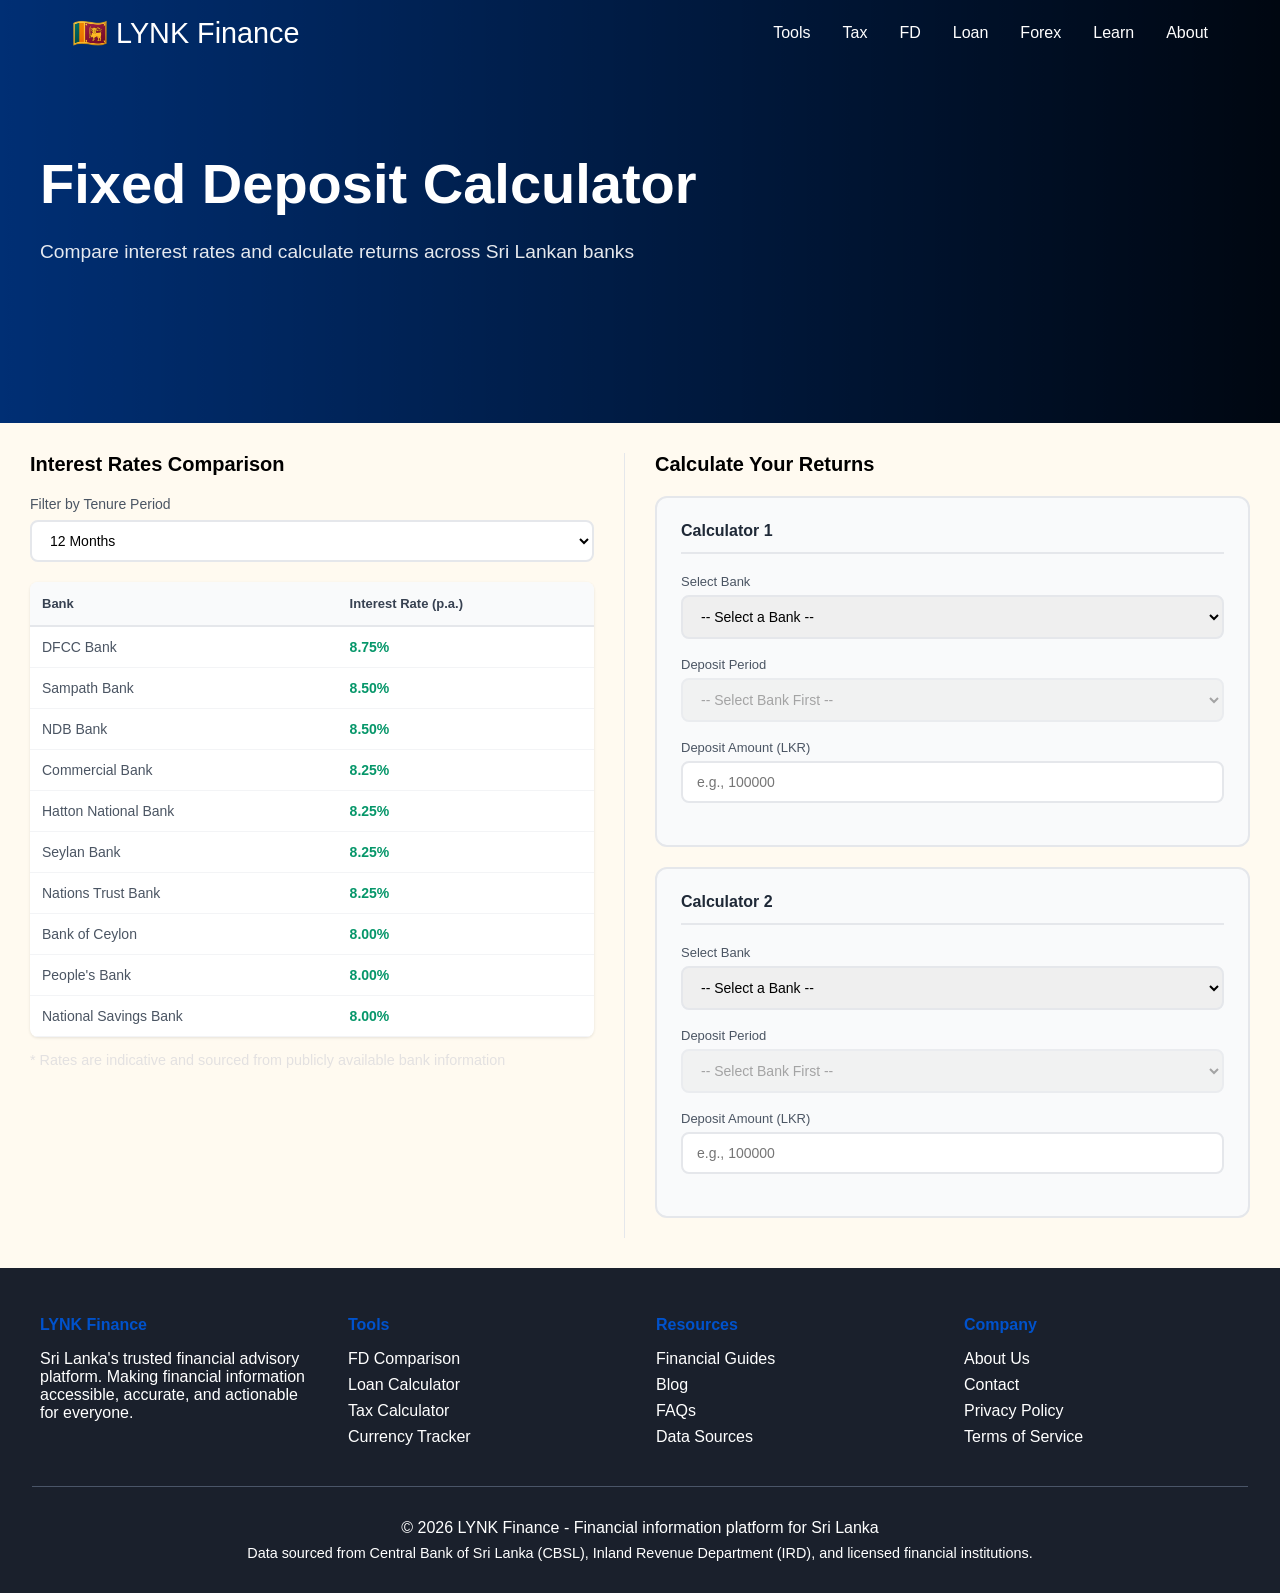
==== commit 2e003db3: "updates2" ====
--- a/fd.html
+++ b/fd.html
@@ -6,10 +6,9 @@
     <title>FD Calculator</title>
     <link rel = "stylesheet" href = "css/base.css" />
     <link rel = "stylesheet" href = "css/layout.css" />
-    <link rel = "stylesheet" href = "style.css" />
     <link rel = "stylesheet" href = "css/responsive.css" />
+    <link rel = "stylesheet" href = "fd.css" />
     <link rel = "stylesheet" href = "https://unpkg.com/aos@2.3.4/dist/aos.css" />
-    <link rel = "stylesheet" href = "fd.css" />
 
 </head>
 <body>
@@ -30,11 +29,12 @@
         </nav>
     </header>
 
-<div class="container">
-        <div class="header">
+    <section class = "hero">
+        <div class = "hero-content">
             <h1>Fixed Deposit Calculator</h1>
             <p>Compare interest rates and calculate returns across Sri Lankan banks</p>
         </div>
+    </section>
 
         <div class="content">
             <!-- Left Section: Rates Table -->
@@ -160,7 +160,7 @@
                 </div>
             </div>
         </div>
-    </div>
+    
 
     <footer class = "footer" id = "about">
         <div class = "footer-content">
--- a/css/layout.css
+++ b/css/layout.css
@@ -1,6 +1,6 @@
 header {
     /*background: linear-gradient(135deg, #1e3a8a 0%, #3730a3 100%);*/
-    background: var(--primary-color);
+    background: transparent;
     color: var(--text-color);
     padding: 1rem 0;
     position: fixed;
--- a/fd.css
+++ b/fd.css
@@ -1,43 +1,45 @@
-:root{
-  --primary-color: #0052cc;
-  --text-color: white;
-  --text-color2: black;
-  --text-color3: #64748b;
-  --bg-colour: floralwhite;
-  --bg-colour2: #ffffff;
-  --txtbg-color: #e3e1e1;
-
-
-  --tableh-color: #f0f2f5;
-  --accent-color: #0052cc;
-  --sectionbg: #f9f9f9;
-}
-
-.container {
-    max-width: 1400px;
+.hero {
+    background-color: var(--primary-color);
+    /*background: linear-gradient(135deg, #1e3a8a 0%, #3730a3 100%);*/
+    color: var(--text-color);
+    padding: 150px 2rem 120px;
+    position: relative;
+    overflow: hidden;
+}
+
+.hero::after {
+   content: "";
+   position: absolute;
+   inset: 0;
+   background: linear-gradient(to left, rgba(0, 0, 0, 0.916), rgba(0, 0, 0, 0.432))
+}
+
+.hero-content {
+    max-width: 1200px;
     margin: 0 auto;
-    background: var(--bg-colour2);
-    border-radius: 16px;
-    box-shadow: 0 20px 60px rgba(0,0,0,0.3);
-    overflow: hidden;
-    padding-top: 60px;
-}
-
-.header {
-    background: linear-gradient(135deg, var(--primary-color) 0%, #6b46c1 100%);
-    color: var(--bg-colour2);
-    padding: 30px;
-    text-align: center;
-}
-
-.header h1 {
-    font-size: 28px;
-    margin-bottom: 8px;
-}
-
-.header p {
-    font-size: 14px;
+    position: relative;
+    z-index: 1;
+}
+
+.hero h1 {
+    font-size: 3.5rem;
+    margin-bottom: 1.5rem;
+    font-weight: 700;
+    line-height: 1.2;
+}
+
+.hero-subtitle {
+    font-size: 1.5rem;
+    margin-bottom: 1rem;
+    opacity: 0.95;
+    font-weight: 500;
+}
+
+.hero p {
+    font-size: 1.2rem;
+    margin-bottom: 2.5rem;
     opacity: 0.9;
+    max-width: 700px;
 }
 
 .content {
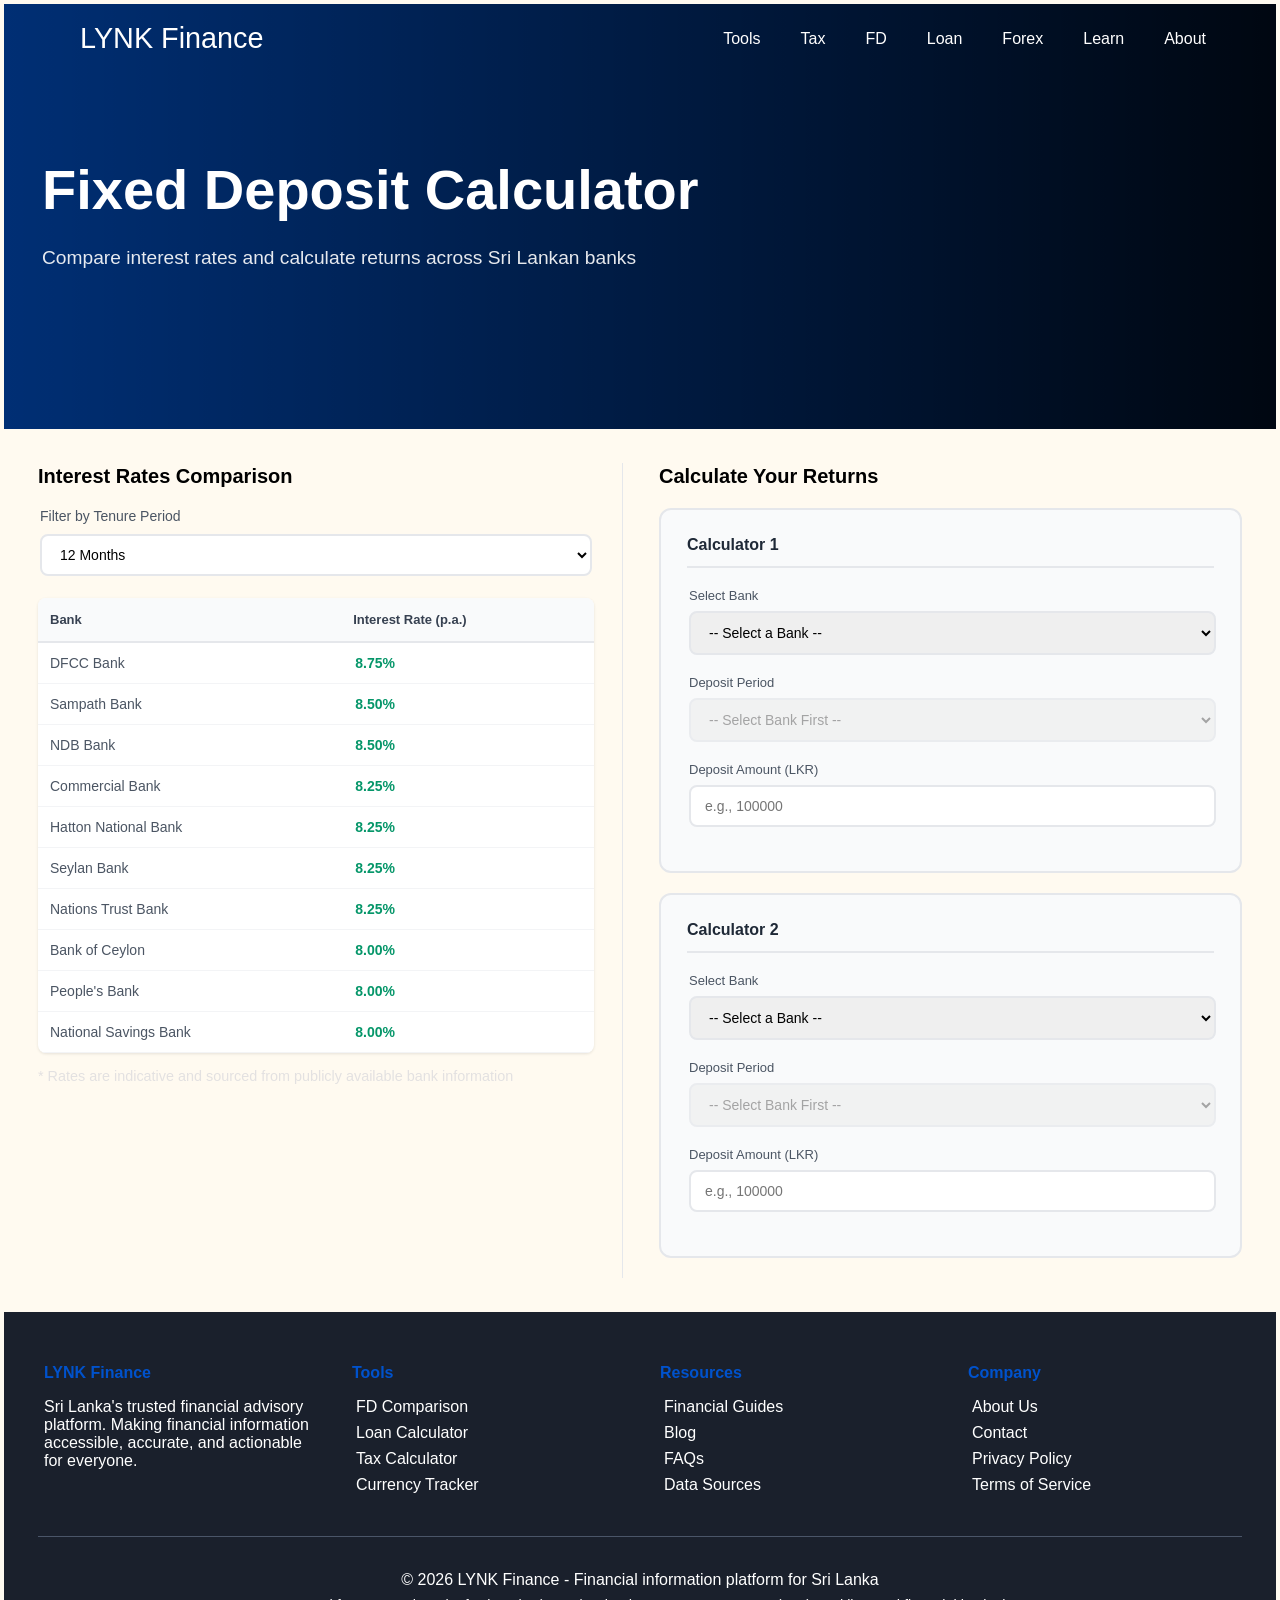
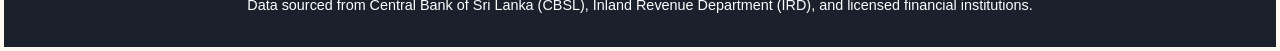
==== commit f2ba95e9: "remove flag" ====
--- a/fd.html
+++ b/fd.html
@@ -14,7 +14,7 @@
 <body>
   <header>
         <nav class = "nav">
-            <div class = "logo"> <a href = "index.html" class = "logo"> 🇱🇰 LYNK Finance
+            <div class = "logo"> <a href = "index.html" class = "logo"> LYNK Finance
             </a> 
         </div>
             <ul class = "nav-links">
--- a/css/base.css
+++ b/css/base.css
@@ -1,5 +1,5 @@
 *{
-    margin: 0;
+    margin: 2px;
     padding: 0;
     box-sizing: border-box;
 }
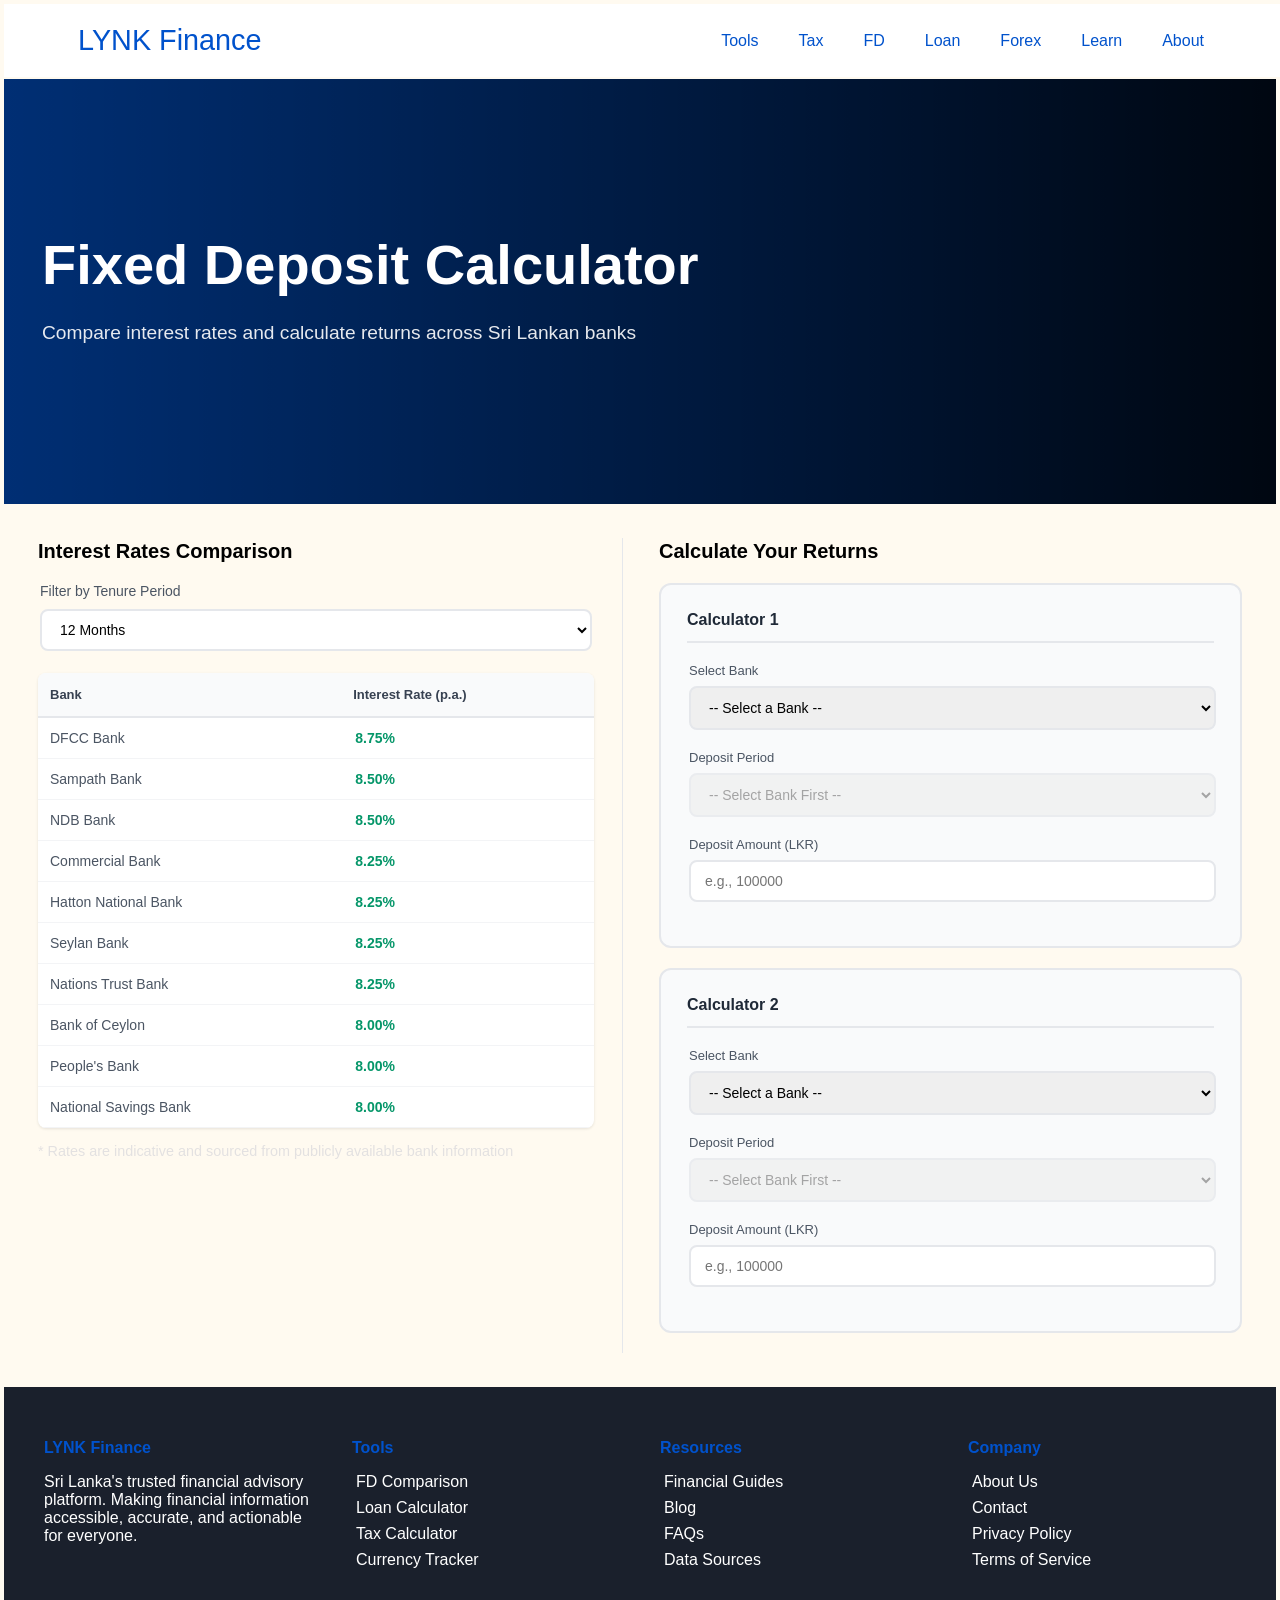
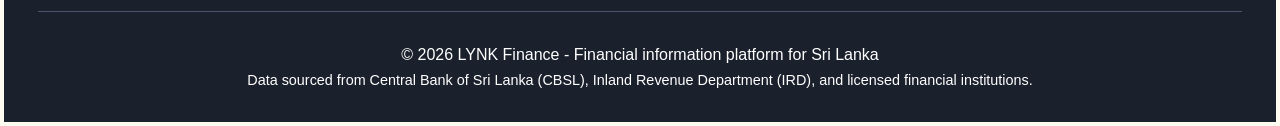
==== commit 18a8bba5: "small changes" ====
--- a/fd.html
+++ b/fd.html
@@ -36,6 +36,7 @@
         </div>
     </section>
 
+    <div class = "container">
         <div class="content">
             <!-- Left Section: Rates Table -->
             <div class="left-section">
@@ -160,6 +161,7 @@
                 </div>
             </div>
         </div>
+</div>
     
 
     <footer class = "footer" id = "about">
--- a/css/layout.css
+++ b/css/layout.css
@@ -1,9 +1,7 @@
-header {
-    /*background: linear-gradient(135deg, #1e3a8a 0%, #3730a3 100%);*/
-    background: transparent;
-    color: var(--text-color);
+header { 
+    background: #ffffff;
     padding: 1rem 0;
-    position: fixed;
+    position: sticky;
     width: 100%;
     top: 0;
     z-index: 1000;
@@ -17,13 +15,16 @@
 
 header.scrolled {
   padding: 10px 20px;
-  border: 2px solid ;
-  border-radius: 4px;
   transition: 0.3s;
 }
 
 header.scrolled a{
   color: var(--primary-color);
+}
+
+.container {
+    max-width: 1400px;
+    margin: 0 auto;
 }
 
 .nav {
@@ -50,12 +51,12 @@
 }
 
 .logo a {
-    color: var(--text-color);
+    color: var(--primary-color);
     text-decoration: none;
     font-weight: 500;
 }
 .nav-links a {
-    color: var(--text-color);
+    color: var(--primary-color);
     text-decoration: none;
     font-weight: 500;
     transition: opacity 0.3s;
--- a/fd.css
+++ b/fd.css
@@ -41,7 +41,10 @@
     opacity: 0.9;
     max-width: 700px;
 }
-
+.container {
+    max-width: 1400px;
+    margin: 0 auto;
+}
 .content {
     display: grid;
     grid-template-columns: 1fr 1fr;
